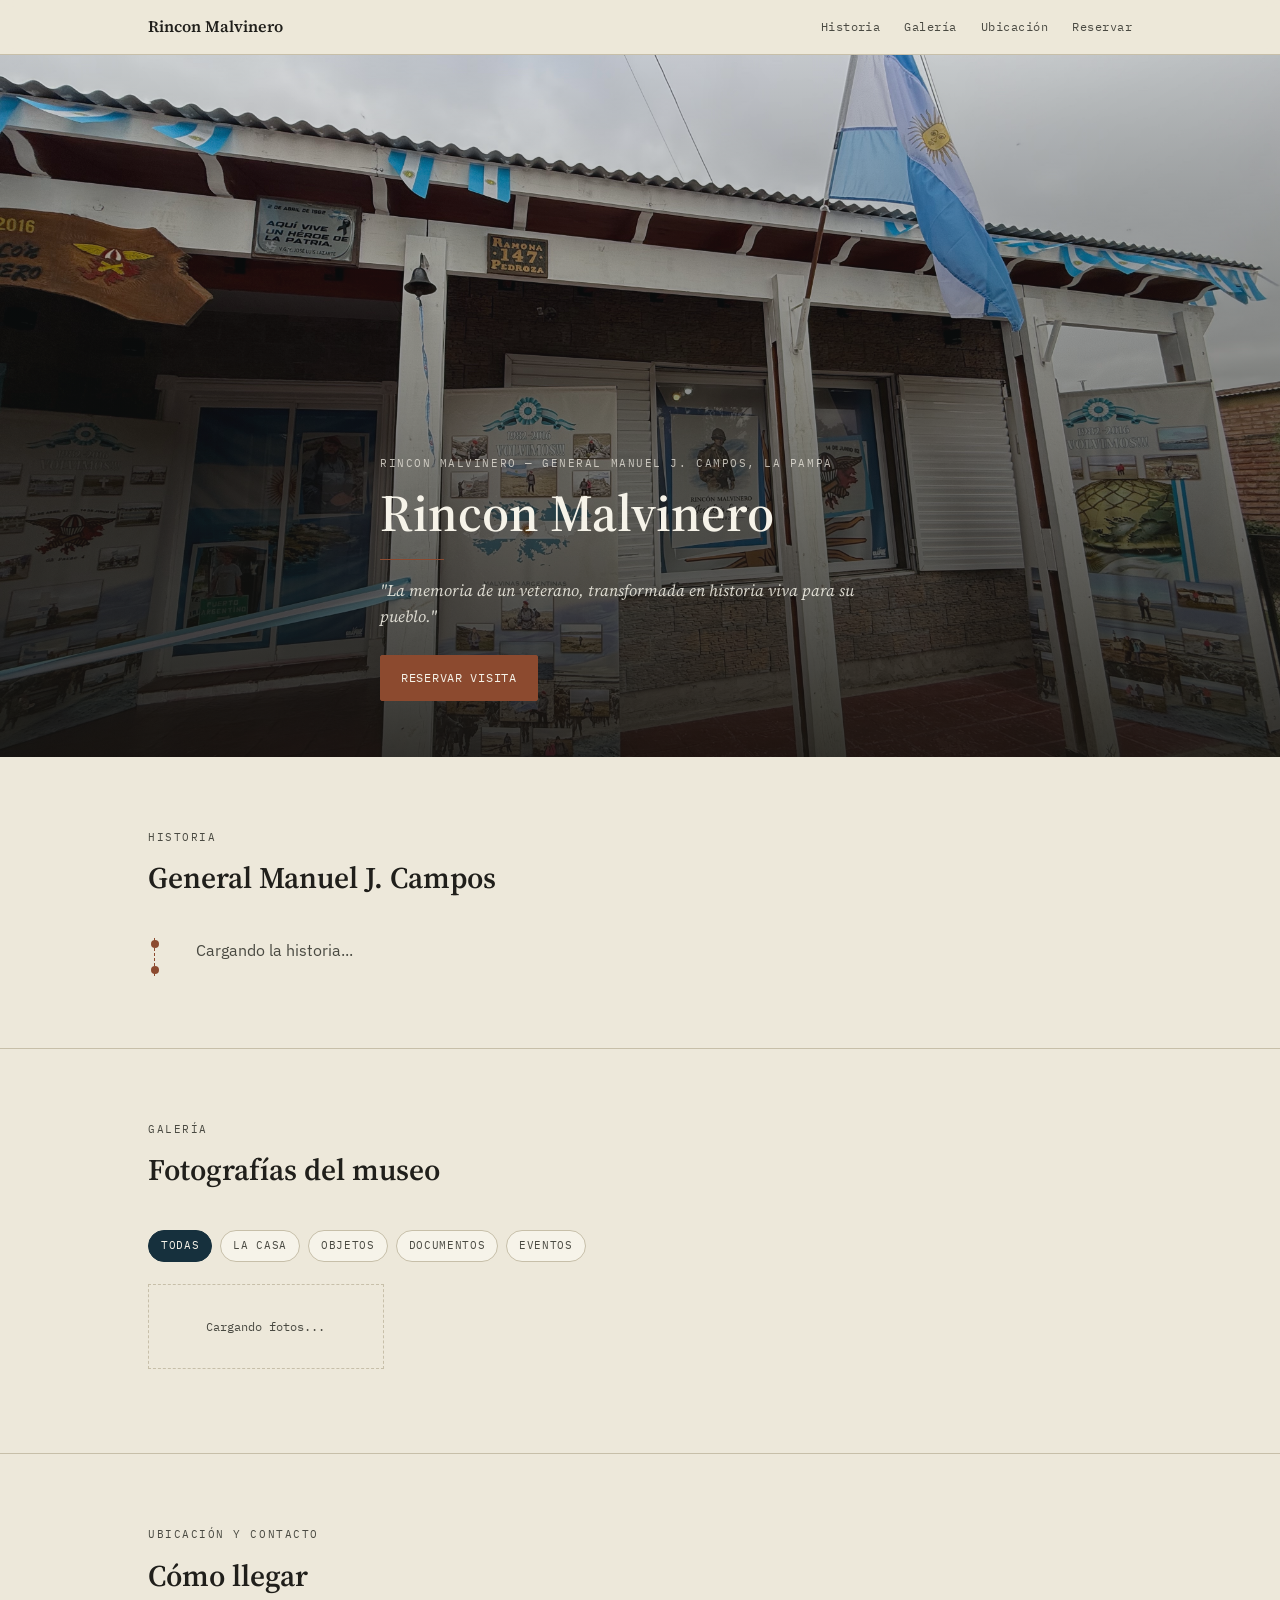
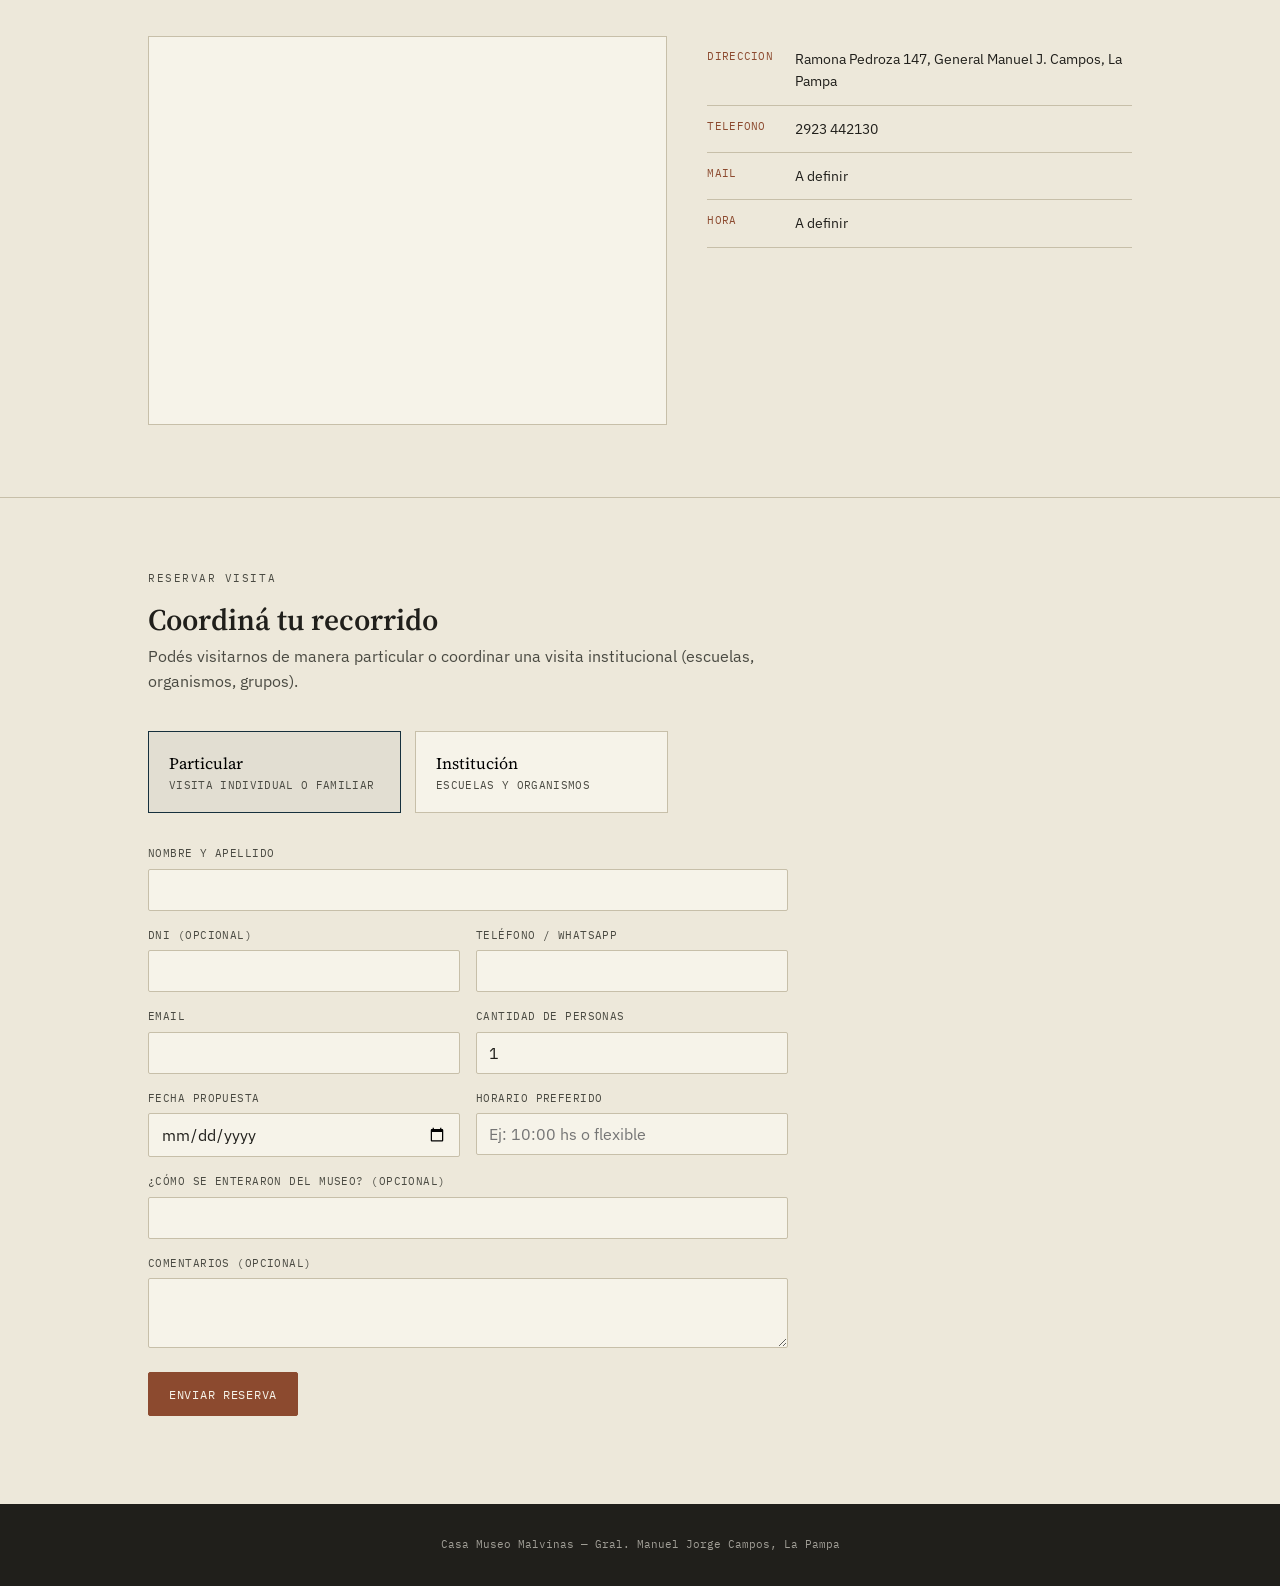
==== index.html @ 4ca68bcf "Mejora experiencia mobile: menu hamburguesa, inputs y botones tactiles" ====
<!DOCTYPE html>
<html lang="es">
<head>
<meta charset="UTF-8">
<meta name="viewport" content="width=device-width, initial-scale=1.0">
<title>Rincon Malvinero — Gral.Campos</title>
<meta name="description" content="Casa museo dedicada a la memoria de un veterano de la Guerra de Malvinas, en General Manuel Jorge Campos, La Pampa.">
<link rel="stylesheet" href="css/styles.css">
</head>
<body>

<nav class="nav">
  <div class="wrap">
    <span class="nav-brand">Rincon Malvinero</span>
    <div class="nav-links">
      <a href="#historia">Historia</a>
      <a href="#galeria">Galería</a>
      <a href="#ubicacion">Ubicación</a>
      <a href="#reservar">Reservar</a>
    </div>
  </div>
</nav>

<header class="hero" id="inicio">
  <img src="img/portada.jpg" alt="Casa Museo Malvinas" class="hero-img">
  <div class="wrap">
    <p class="eyebrow">Rincon Malvinero — General Manuel J. Campos, La Pampa</p>
    <h1>Rincon Malvinero</h1>
    <div class="horizonte"></div>
    <p class="cita" id="cita-destacada">"La memoria de un veterano, transformada en historia viva para su pueblo."</p>
    <a href="#reservar" class="btn btn-primario">Reservar visita</a>
  </div>
</header>

<section id="historia">
  <div class="wrap">
    <div class="section-head">
      <p class="eyebrow">Historia</p>
      <h2>General Manuel J. Campos</h2>
    </div>
    <div class="historia-body">
      <div class="ruta"></div>
      <div class="historia-texto" id="texto-biografia">
        <p>Cargando la historia...</p>
      </div>
    </div>
  </div>
</section>

<section id="galeria">
  <div class="wrap">
    <div class="section-head">
      <p class="eyebrow">Galería</p>
      <h2>Fotografías del museo</h2>
    </div>
    <div class="galeria-filtros" id="galeria-filtros">
      <span class="filtro activo" data-cat="todas">Todas</span>
      <span class="filtro" data-cat="casa">La casa</span>
      <span class="filtro" data-cat="objetos">Objetos</span>
      <span class="filtro" data-cat="documentos">Documentos</span>
      <span class="filtro" data-cat="eventos">Eventos</span>
    </div>
    <div class="galeria-grid" id="galeria-grid">
      <p class="galeria-vacio">Cargando fotos...</p>
    </div>
  </div>
</section>

<section id="ubicacion">
  <div class="wrap">
    <div class="section-head">
      <p class="eyebrow">Ubicación y contacto</p>
      <h2>Cómo llegar</h2>
    </div>
    <div class="ubicacion-grid">
      <div class="mapa">
        <iframe
          loading="lazy"
          referrerpolicy="no-referrer-when-downgrade"
          src="https://www.google.com/maps?q=Ramona+Pedroza+147,+General+Manuel+J.+Campos,+La+Pampa&output=embed">
        </iframe>
      </div>
      <div class="datos-contacto">
        <div><span class="icono">DIRECCION</span><span id="dato-direccion">Ramona Pedroza 147, General Manuel J. Campos, La Pampa</span></div>
        <div><span class="icono">TELEFONO</span><span id="dato-telefono">2923 442130</span></div>
        <div><span class="icono">MAIL</span><span id="dato-email">A definir</span></div>
        <div><span class="icono">HORA</span><span id="dato-horarios">A definir</span></div>
      </div>
    </div>
  </div>
</section>

<section id="reservar">
  <div class="wrap">
    <div class="section-head">
      <p class="eyebrow">Reservar visita</p>
      <h2>Coordiná tu recorrido</h2>
      <p>Podés visitarnos de manera particular o coordinar una visita institucional (escuelas, organismos, grupos).</p>
    </div>

    <div class="tipo-selector">
      <button type="button" class="tipo-card activo" data-tipo="particular">
        <div class="t-titulo">Particular</div>
        <div class="t-desc">Visita individual o familiar</div>
      </button>
      <button type="button" class="tipo-card" data-tipo="institucion">
        <div class="t-titulo">Institución</div>
        <div class="t-desc">Escuelas y organismos</div>
      </button>
    </div>

    <form class="form-reserva" id="form-reserva">
      <input type="hidden" id="tipo" value="particular">

      <div class="campo full">
        <label for="nombre" id="label-nombre">Nombre y apellido</label>
        <input type="text" id="nombre" required>
      </div>

      <div class="campo" id="campo-dni">
        <label for="dni">DNI (opcional)</label>
        <input type="text" id="dni">
      </div>

      <div class="campo oculto" id="campo-tipo-institucion">
        <label for="tipo_institucion">Tipo de institución</label>
        <select id="tipo_institucion">
          <option value="escuela_primaria">Escuela primaria</option>
          <option value="escuela_secundaria">Escuela secundaria</option>
          <option value="universidad">Universidad / terciario</option>
          <option value="organismo_publico">Organismo público</option>
          <option value="ong">ONG / asociación</option>
          <option value="otra">Otra</option>
        </select>
      </div>

      <div class="campo oculto" id="campo-contacto-nombre">
        <label for="contacto_nombre">Persona de contacto</label>
        <input type="text" id="contacto_nombre">
      </div>

      <div class="campo oculto" id="campo-contacto-cargo">
        <label for="contacto_cargo">Cargo</label>
        <input type="text" id="contacto_cargo">
      </div>

      <div class="campo">
        <label for="telefono">Teléfono / WhatsApp</label>
        <input type="tel" id="telefono" required>
      </div>

      <div class="campo">
        <label for="email">Email</label>
        <input type="email" id="email">
      </div>

      <div class="campo">
        <label for="cantidad_personas">Cantidad de personas</label>
        <input type="number" id="cantidad_personas" min="1" value="1" required>
      </div>

      <div class="campo oculto" id="campo-rango-edad">
        <label for="rango_edad">Rango de edad del grupo</label>
        <input type="text" id="rango_edad" placeholder="Ej: 10 a 12 años">
      </div>

      <div class="campo">
        <label for="fecha_propuesta">Fecha propuesta</label>
        <input type="date" id="fecha_propuesta">
      </div>

      <div class="campo">
        <label for="horario">Horario preferido</label>
        <input type="text" id="horario" placeholder="Ej: 10:00 hs o flexible">
      </div>

      <div class="campo oculto full" id="campo-objetivo">
        <label for="objetivo_visita">Objetivo de la visita</label>
        <input type="text" id="objetivo_visita" placeholder="Ej: charla educativa, recorrido guiado">
      </div>

      <div class="campo oculto full" id="campo-accesibilidad">
        <label for="accesibilidad">Necesidades especiales (accesibilidad, transporte, etc.)</label>
        <input type="text" id="accesibilidad">
      </div>

      <div class="campo full" id="campo-como-entero">
        <label for="como_se_entero">¿Cómo se enteraron del museo? (opcional)</label>
        <input type="text" id="como_se_entero">
      </div>

      <div class="campo full">
        <label for="comentarios">Comentarios (opcional)</label>
        <textarea id="comentarios"></textarea>
      </div>

      <div class="full">
        <button type="submit" class="btn btn-primario">Enviar reserva</button>
      </div>

      <div class="full" id="form-msg"></div>
    </form>
  </div>
</section>

<footer>
  <div class="wrap">Casa Museo Malvinas — Gral. Manuel Jorge Campos, La Pampa</div>
</footer>

<script type="module" src="js/main.js"></script>
</body>
</html>
---- css/styles.css ----
/* =========================================================
   Casa Museo Malvinas — Sistema de diseño
   Paleta: papel de archivo, tinta, petróleo (Atlántico Sur), oliva
   Tipografía: serif editorial (títulos) + sans documental (cuerpo)
             + mono de máquina de escribir (fechas, etiquetas, datos)
   Motivo propio: "línea de ruta" — un trazo vertical punteado que
   recorre la historia, como la huella de un recorrido/vida.
   ========================================================= */

@import url('https://fonts.googleapis.com/css2?family=Source+Serif+4:ital,wght@0,400;0,600;1,400&family=IBM+Plex+Sans:wght@400;500;600&family=IBM+Plex+Mono:wght@400;500&display=swap');

:root{
  --papel: #EDE8DA;
  --papel-alto: #F6F3E9;
  --tinta: #201F1B;
  --tinta-suave: #4A4A42;
  --petroleo: #16303D;
  --petroleo-claro: #245063;
  --oliva: #4B5320;
  --oxido: #8C4A2F;
  --linea: #C7BFA9;

  --serif: 'Source Serif 4', Georgia, serif;
  --sans: 'IBM Plex Sans', -apple-system, sans-serif;
  --mono: 'IBM Plex Mono', 'Courier New', monospace;

  --radius: 2px;
  --maxw: 1040px;
}

*{ box-sizing: border-box; }
html{ scroll-behavior: smooth; }

body{
  margin:0;
  background: var(--papel);
  color: var(--tinta);
  font-family: var(--sans);
  line-height: 1.6;
  -webkit-font-smoothing: antialiased;
}

a{ color: inherit; }
img{ max-width:100%; display:block; }

.wrap{
  max-width: var(--maxw);
  margin: 0 auto;
  padding: 0 28px;
}

.eyebrow{
  font-family: var(--mono);
  font-size: 11px;
  letter-spacing: 0.14em;
  text-transform: uppercase;
  color: var(--tinta-suave);
}

h1,h2,h3{
  font-family: var(--serif);
  font-weight: 600;
  margin: 0;
  color: var(--tinta);
}

h1{ font-size: clamp(32px, 5vw, 52px); line-height:1.08; }
h2{ font-size: clamp(22px, 3vw, 30px); }
h3{ font-size: 18px; }

p{ margin: 0 0 12px; color: var(--tinta-suave); }

/* ---------- NAV ---------- */
.nav{
  position: sticky; top:0; z-index:20;
  background: rgba(237,232,218,0.92);
  backdrop-filter: blur(6px);
  border-bottom: 1px solid var(--linea);
}
.nav .wrap{
  display:flex; align-items:center; justify-content:space-between;
  padding-top:14px; padding-bottom:14px;
}
.nav-brand{
  font-family: var(--serif); font-weight:600; font-size:16px;
}
.nav-links{ display:flex; gap:24px; font-family: var(--mono); font-size:12px; letter-spacing:0.04em; }
.nav-links a{ text-decoration:none; color: var(--tinta-suave); }
.nav-links a:hover{ color: var(--petroleo); }

/* ---------- HERO ---------- */
.hero{
  position:relative;
  min-height: 78vh;
  display:flex; align-items:flex-end;
  background: linear-gradient(180deg, rgba(22,48,61,0.15), rgba(22,48,61,0.78)), var(--tinta) center/cover;
  background-image: linear-gradient(180deg, rgba(22,48,61,0.12), rgba(20,20,17,0.86)), var(--hero-img, none);
  background-size: cover;
  background-position: center;
  color: var(--papel-alto);
}
.hero .wrap{ padding-bottom: 56px; padding-top:120px; }
.hero .eyebrow{ color: rgba(246,243,233,0.72); }
.hero h1{ color: var(--papel-alto); margin-top:10px; max-width: 720px; }
.hero .cita{
  font-family: var(--serif); font-style: italic; font-size:16px;
  color: rgba(246,243,233,0.85); max-width:520px; margin: 18px 0 26px;
}
.horizonte{
  width:64px; height:1px; background: var(--oxido); margin: 18px 0;
}
.hero{
  position:relative;
  overflow:hidden;
}
.hero-img{
  position:absolute;
  inset:0;
  width:100%;
  height:100%;
  object-fit:cover;
  z-index:0;
}
.hero::before{
  content:'';
  position:absolute;
  inset:0;
  background: linear-gradient(180deg, rgba(22,48,61,0.15), rgba(20,20,17,0.86));
  z-index:1;
}
.hero .wrap{
  position:relative;
  z-index:2;
}

/* ---------- BOTONES ---------- */
.btn{
  font-family: var(--mono); font-size:12px; letter-spacing:0.06em; text-transform:uppercase;
  display:inline-flex; align-items:center; gap:8px;
  padding: 12px 20px;
  border: 1px solid currentColor;
  border-radius: var(--radius);
  background: transparent;
  cursor:pointer;
  text-decoration:none;
  min-height:44px; 
  transition: background .15s ease, color .15s ease;
}
.btn-primario{
  background: var(--oxido); border-color: var(--oxido); color: var(--papel-alto);
}
.btn-primario:hover{ background: #723a24; }
.btn-claro{ color: var(--papel-alto); }
.btn-claro:hover{ background: rgba(246,243,233,0.12); }
.btn-oscuro{ color: var(--petroleo); }
.btn-oscuro:hover{ background: rgba(22,48,61,0.08); }

/* ---------- SECCIONES ---------- */
section{ padding: 72px 0; border-bottom: 1px solid var(--linea); }
section:last-of-type{ border-bottom:none; }

.section-head{ margin-bottom: 36px; max-width: 620px; }
.section-head .eyebrow{ margin-bottom:8px; }

/* ---------- HISTORIA (con línea de ruta) ---------- */
.historia-body{
  display:grid; grid-template-columns: 24px 1fr; gap: 0 24px;
}
.ruta{
  position:relative;
  border-left: 1px dashed var(--oxido);
  margin-left: 6px;
}
.ruta::before, .ruta::after{
  content:''; position:absolute; left:-4px; width:8px; height:8px;
  border-radius:50%; background: var(--oxido);
}
.ruta::before{ top:2px; }
.ruta::after{ bottom:2px; }
.historia-texto{ font-size:16px; color: var(--tinta-suave); max-width: 640px; }
.historia-texto p{ font-size:16px; }

/* ---------- GALERIA ---------- */
.galeria-filtros{
  display:flex; gap:8px; flex-wrap:wrap; margin-bottom:22px;
  font-family: var(--mono); font-size:11px; text-transform:uppercase; letter-spacing:0.06em;
}
.filtro{
  padding:6px 12px; border:1px solid var(--linea); border-radius: 20px;
  cursor:pointer; background: var(--papel-alto); color: var(--tinta-suave);
}
.filtro.activo{ background: var(--petroleo); color: var(--papel-alto); border-color: var(--petroleo); }

.galeria-grid{
  display:grid; grid-template-columns: repeat(auto-fill, minmax(190px,1fr)); gap:14px;
}
.foto-card{
  background: var(--papel-alto); border:1px solid var(--linea); overflow:hidden;
}
.foto-card img{ width:100%; aspect-ratio: 4/3; object-fit:cover; }
.foto-card .cap{
  font-family: var(--mono); font-size:10px; color: var(--tinta-suave);
  padding:8px 10px; text-transform:uppercase; letter-spacing:0.04em;
}
.galeria-vacio{
  font-family: var(--mono); font-size:12px; color: var(--tinta-suave);
  border:1px dashed var(--linea); padding:32px; text-align:center;
}

/* ---------- UBICACION ---------- */
.ubicacion-grid{
  display:grid; grid-template-columns: 1.1fr 0.9fr; gap:40px; align-items:start;
}
.mapa{
  border:1px solid var(--linea); background: var(--papel-alto);
  aspect-ratio: 4/3; overflow:hidden;
}
.mapa iframe{ width:100%; height:100%; border:0; filter: grayscale(0.25) contrast(1.05); }
.datos-contacto div{
  display:flex; gap:12px; padding:12px 0; border-bottom:1px solid var(--linea);
  font-size:14px;
}

.datos-contacto .icono{
  font-family: var(--mono); color: var(--oxido); width:76px; flex-shrink:0;
  white-space:nowrap; font-size:11px; letter-spacing:0.03em;
}

/* ---------- RESERVAR ---------- */
.tipo-selector{
  display:grid; grid-template-columns: 1fr 1fr; gap:14px; margin-bottom:32px;
  max-width: 520px;
}
.tipo-card{
  border:1px solid var(--linea); background: var(--papel-alto);
  padding:20px; cursor:pointer; text-align:left;
}
.tipo-card.activo{ border-color: var(--petroleo); background: rgba(22,48,61,0.05); }
.tipo-card .t-titulo{ font-family: var(--serif); font-size:16px; margin-bottom:4px; }
.tipo-card .t-desc{ font-family: var(--mono); font-size:11px; color: var(--tinta-suave); text-transform:uppercase; letter-spacing:0.03em; }

.form-reserva{
  max-width: 640px;
  display:grid; grid-template-columns: 1fr 1fr; gap:16px;
}
.form-reserva .full{ grid-column: 1 / -1; }
.campo label{
  display:block; font-family: var(--mono); font-size:11px; text-transform:uppercase;
  letter-spacing:0.04em; color: var(--tinta-suave); margin-bottom:6px;
}
.campo input, .campo select, .campo textarea{
  width:100%; font-family: var(--sans); font-size:16px;
  padding:10px 12px; border:1px solid var(--linea); background: var(--papel-alto);
  border-radius: var(--radius); color: var(--tinta);
}
.campo textarea{ resize: vertical; min-height:70px; }
.campo input:focus, .campo select:focus, .campo textarea:focus{
  outline:none; border-color: var(--petroleo);
}
.oculto{ display:none !important; }

.form-msg{
  font-family: var(--mono); font-size:12px; margin-top:14px; padding:10px 14px;
  border-radius: var(--radius);
}
.form-msg.ok{ background: rgba(75,83,32,0.12); color: var(--oliva); border:1px solid var(--oliva); }
.form-msg.error{ background: rgba(140,74,47,0.1); color: var(--oxido); border:1px solid var(--oxido); }

/* ---------- FOOTER ---------- */
footer{
  padding: 32px 0; background: var(--tinta); color: rgba(246,243,233,0.6);
  font-family: var(--mono); font-size:11px; text-align:center;
}

/* ---------- RESPONSIVE ---------- */
@media (max-width: 720px){
  .ubicacion-grid{ grid-template-columns: 1fr; }
  .form-reserva{ grid-template-columns: 1fr; }
  .hero{ min-height: 60vh; }
  .hero .wrap{ padding-top:90px; }
}

/* ---------- FOCUS VISIBLE ---------- */
a:focus-visible, button:focus-visible, input:focus-visible, select:focus-visible, textarea:focus-visible{
  outline: 2px solid var(--petroleo-claro);
  outline-offset: 2px;
}

@media (prefers-reduced-motion: reduce){
  html{ scroll-behavior:auto; }
  *{ transition:none !important; }
}
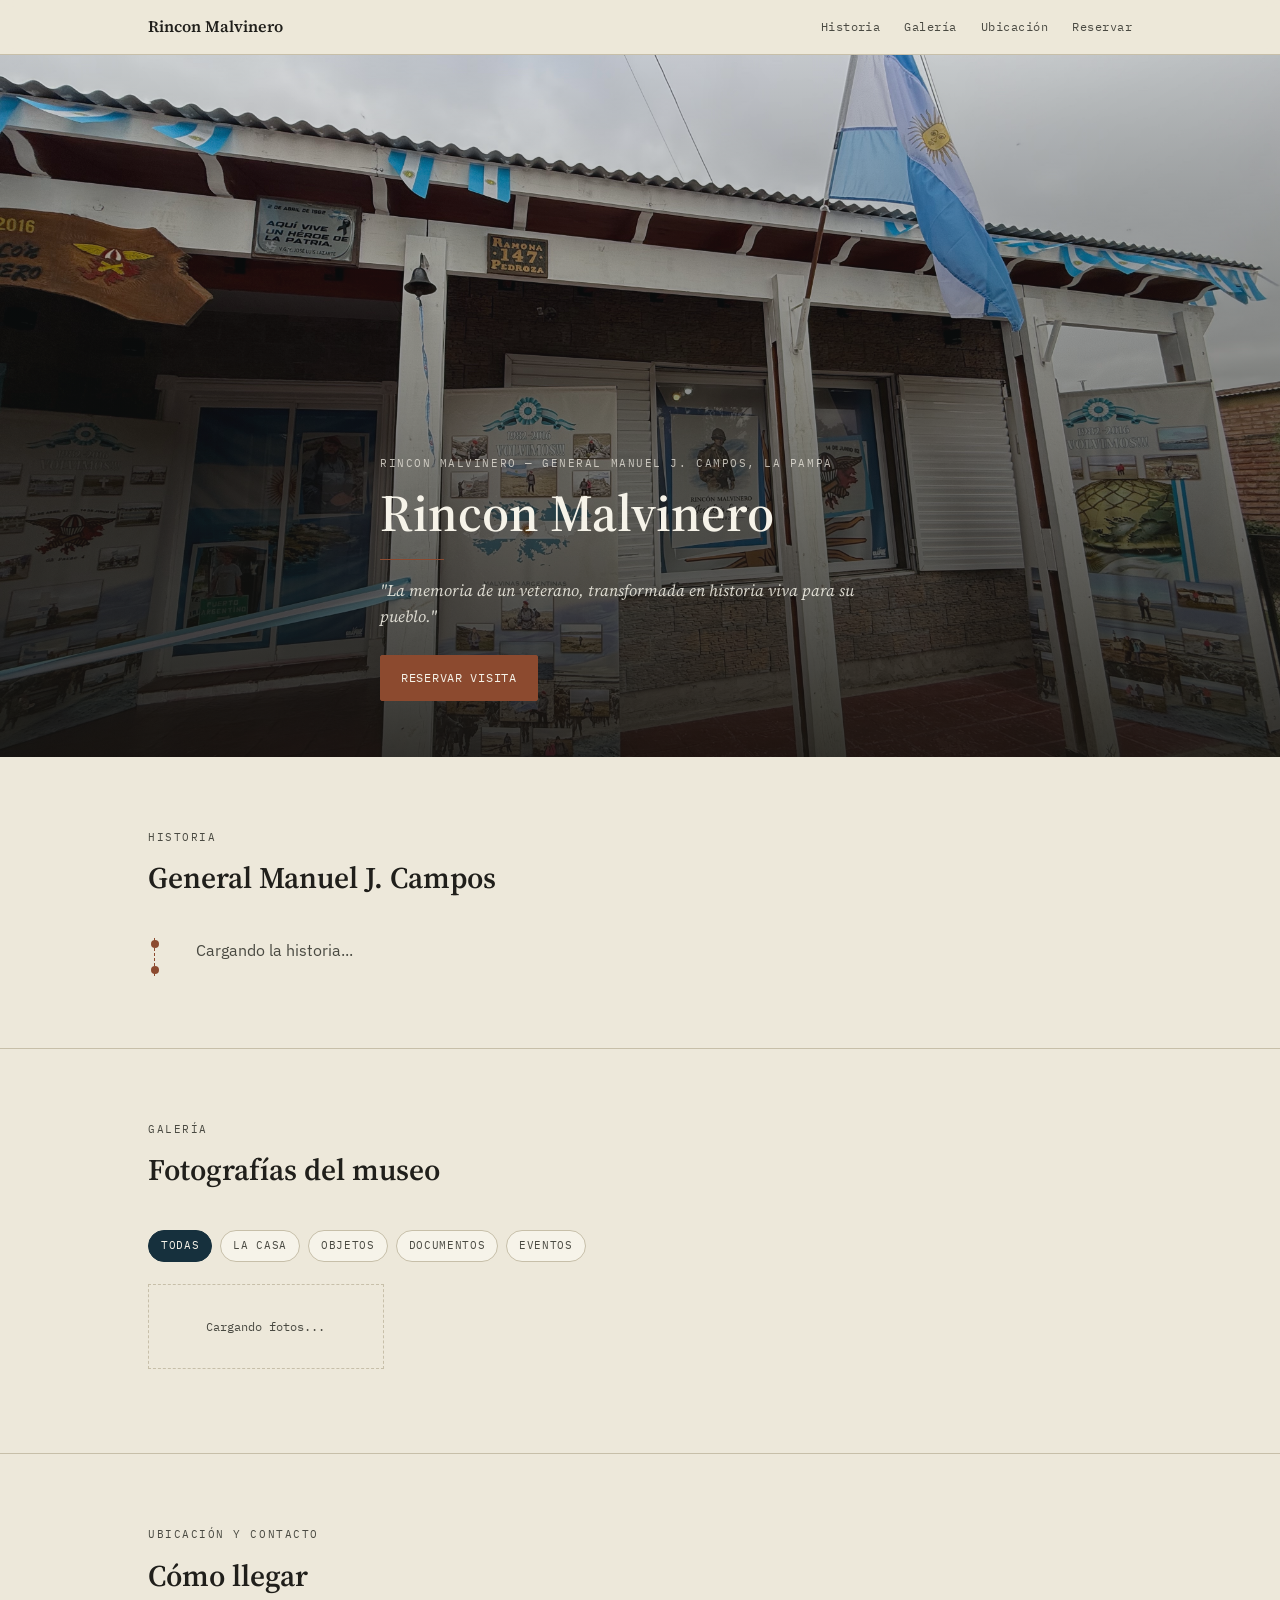
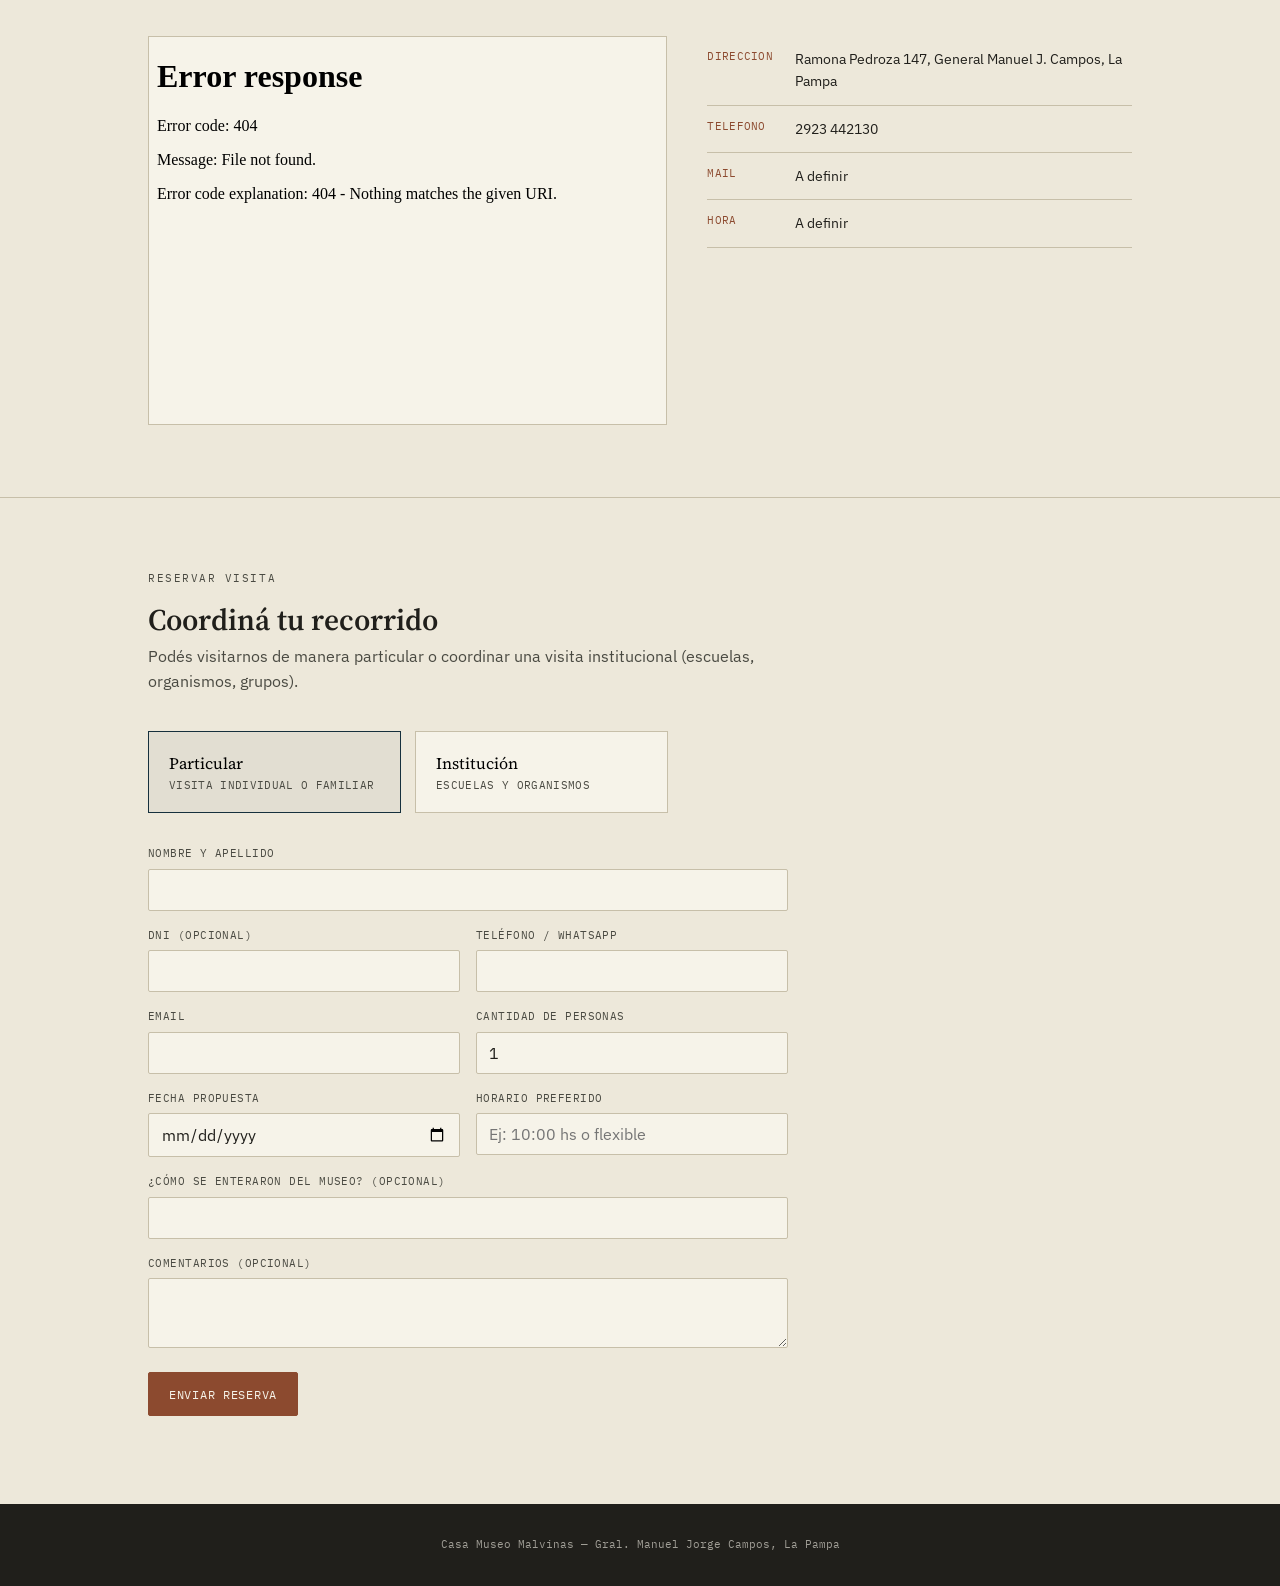
==== commit 80c7a0ba: "Corrige URL del mapa embebido" ====
--- a/index.html
+++ b/index.html
@@ -77,7 +77,7 @@
         <iframe
           loading="lazy"
           referrerpolicy="no-referrer-when-downgrade"
-          src="https://www.google.com/maps?q=Ramona+Pedroza+147,+General+Manuel+J.+Campos,+La+Pampa&output=embed">
+          src="src="https://www.google.com/maps?q=Ramona+Pedroza+147+General+Manuel+J+Campos+La+Pampa+Argentina&output=embed"">
         </iframe>
       </div>
       <div class="datos-contacto">
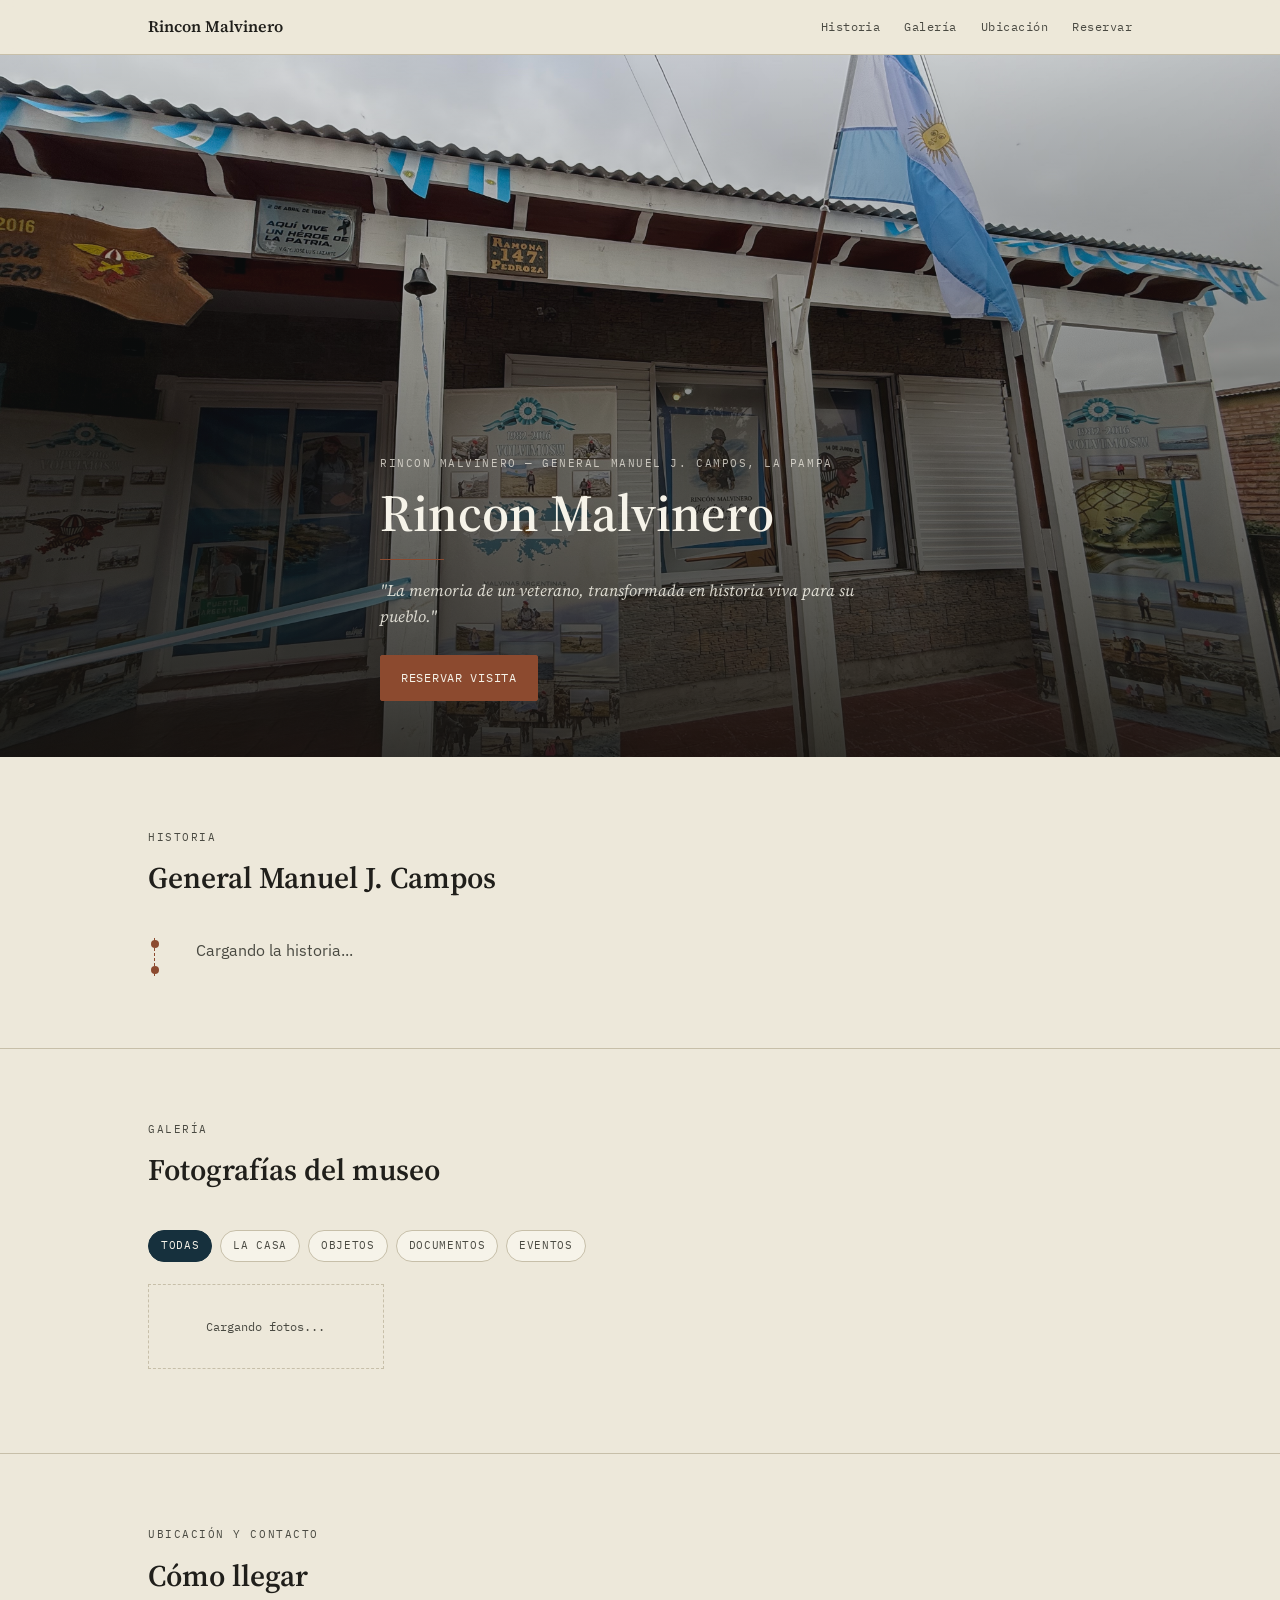
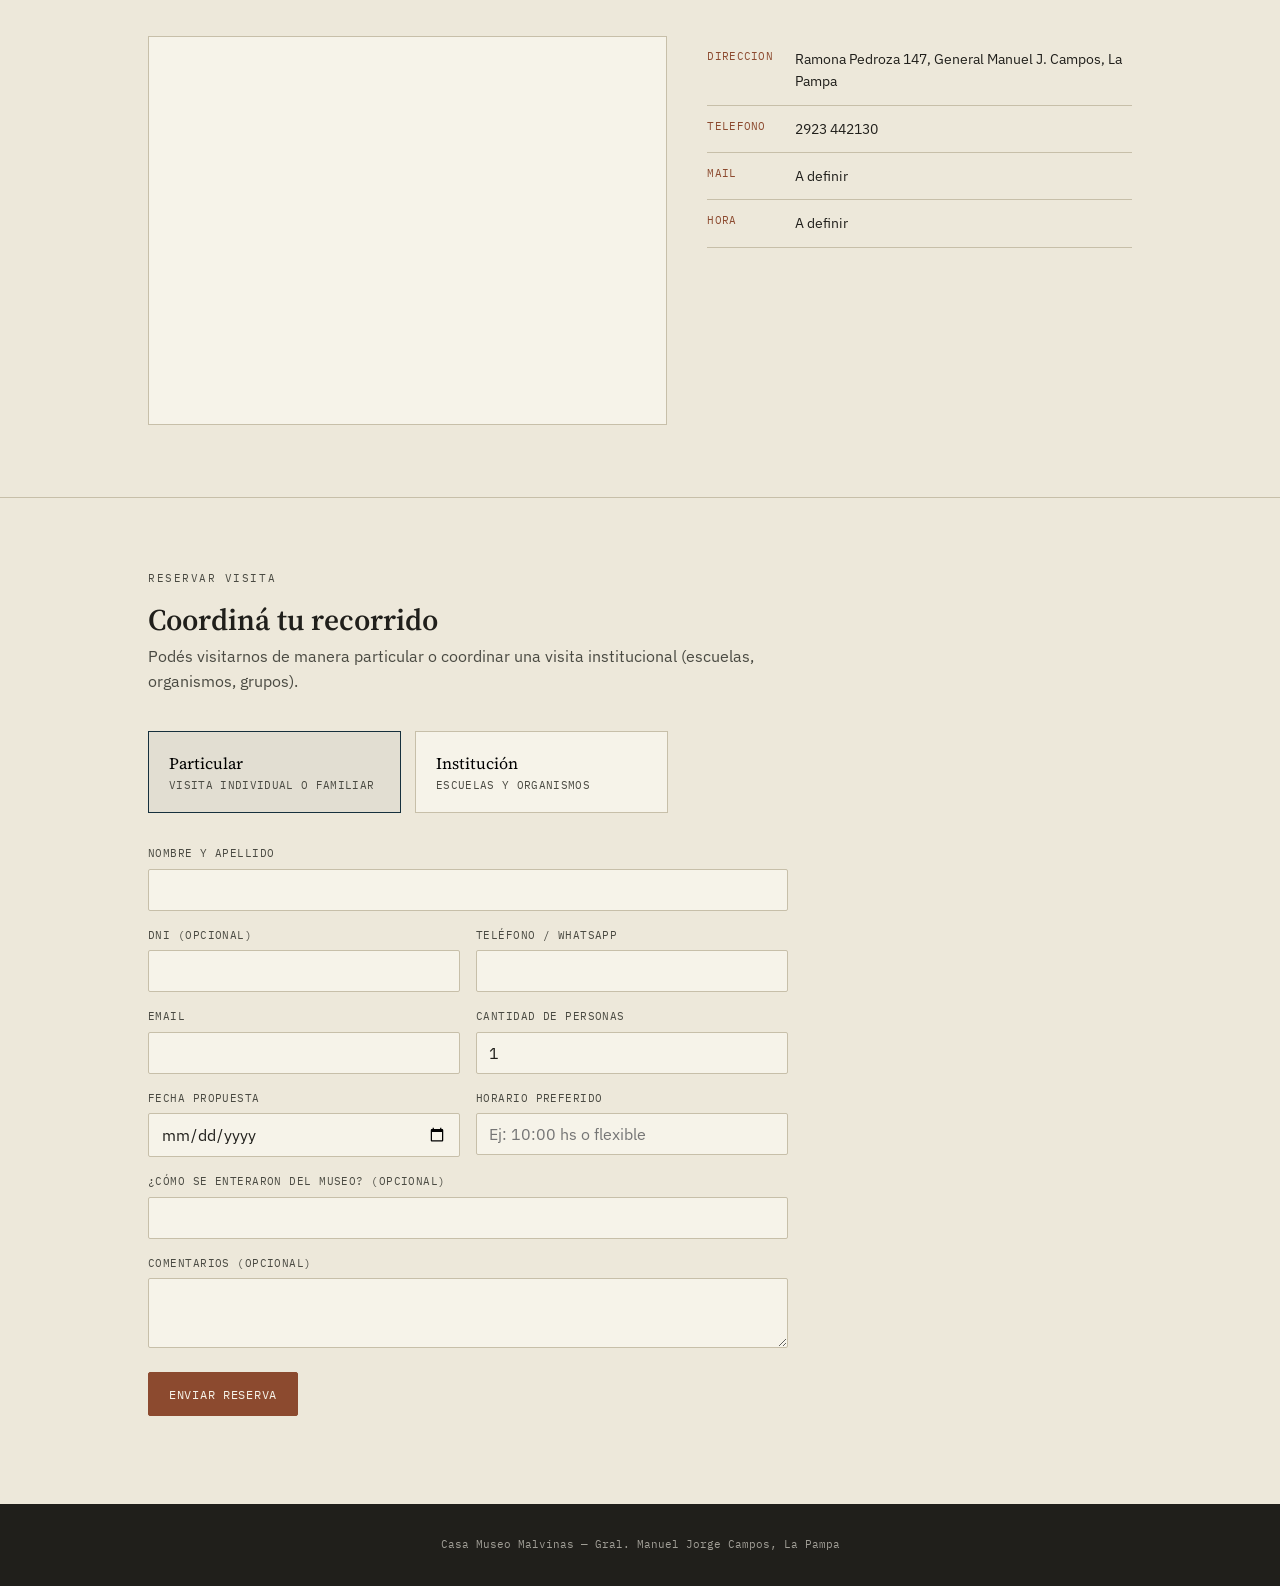
==== commit e5bfd77e: "Corrige URL del mapa embebido" ====
--- a/index.html
+++ b/index.html
@@ -77,7 +77,7 @@
         <iframe
           loading="lazy"
           referrerpolicy="no-referrer-when-downgrade"
-          src="src="https://www.google.com/maps?q=Ramona+Pedroza+147+General+Manuel+J+Campos+La+Pampa+Argentina&output=embed"">
+          src="https://www.google.com/maps/embed?pb=!1m18!1m12!1m3!1d822.6769014049229!2d-63.58877931852588!3d-37.45684538429836!2m3!1f0!2f0!3f0!3m2!1i1024!2i768!4f13.1!3m3!1m2!1s0x95e85300067e4f2b%3A0xdebf45736e7246d8!2sRincon%20Malvinero%20(Museo)!5e1!3m2!1ses!2sar!4v1785623435754!5m2!1ses!2sar">
         </iframe>
       </div>
       <div class="datos-contacto">
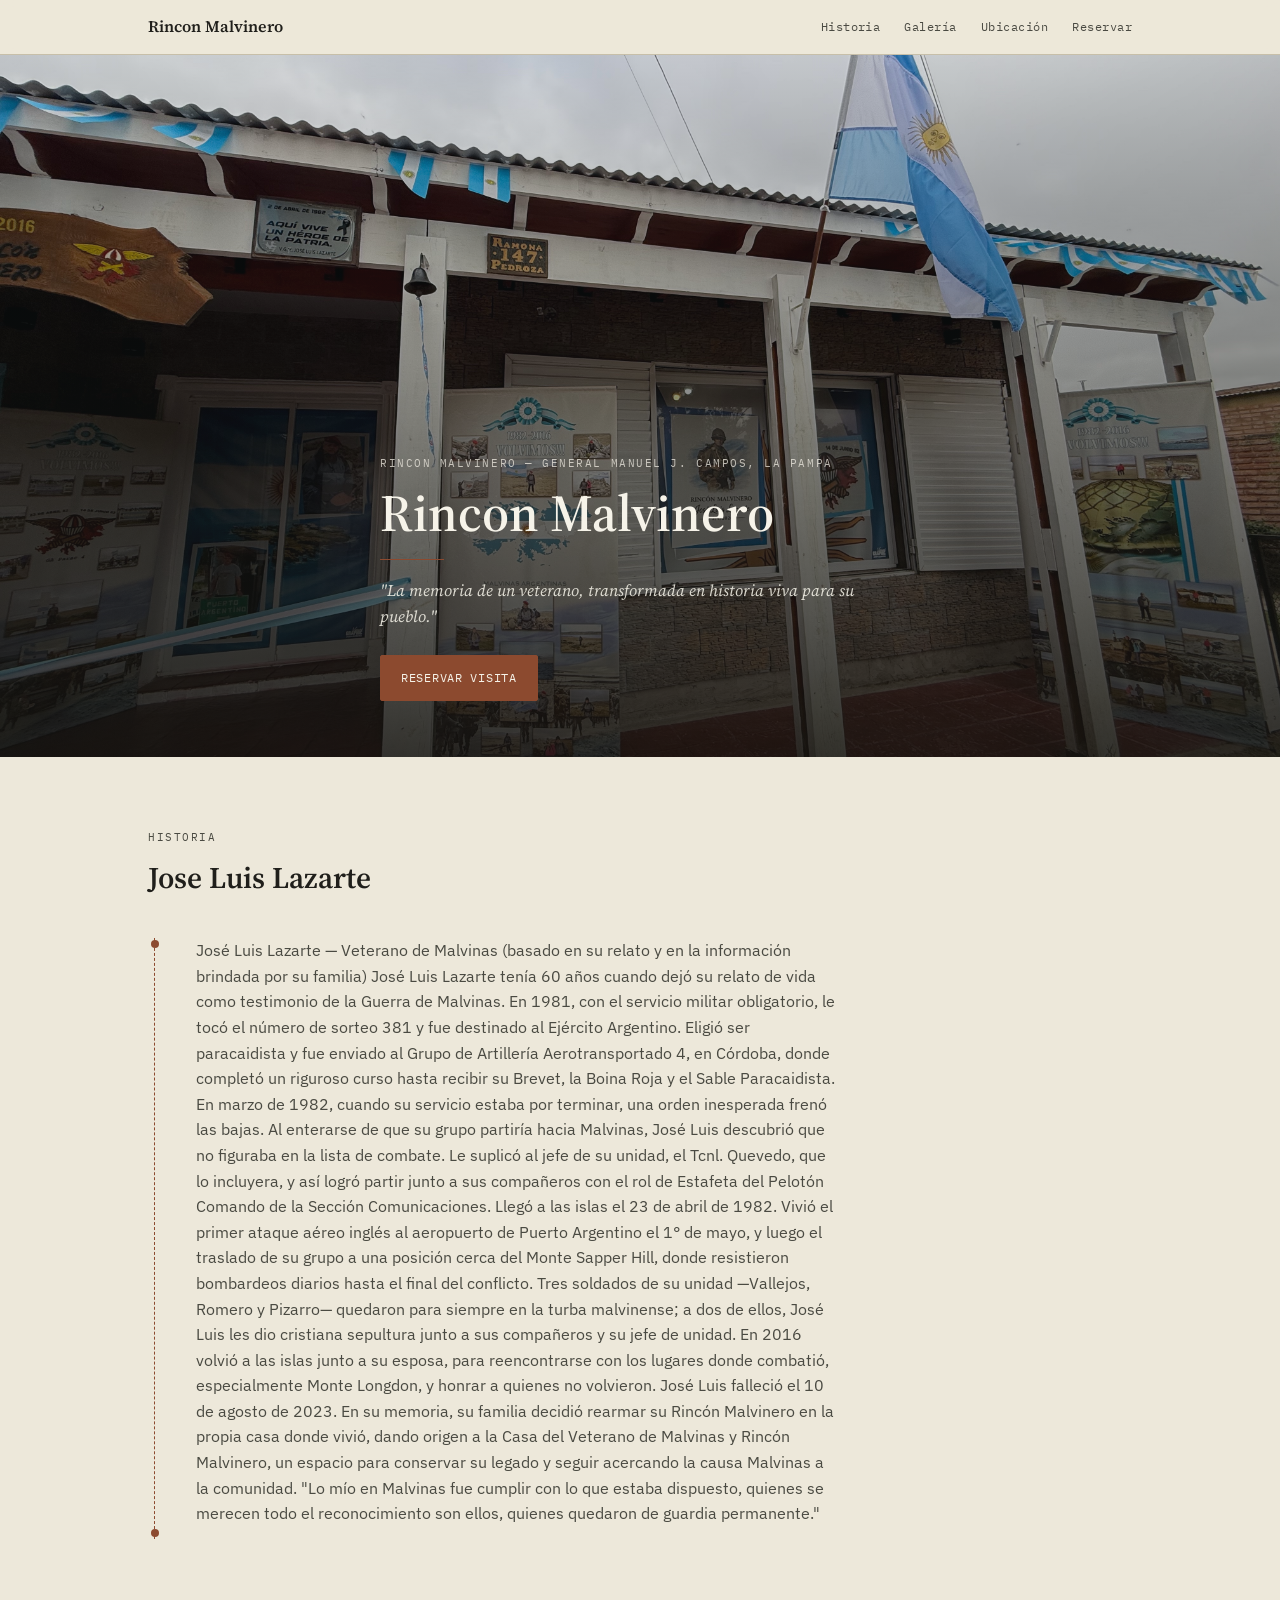
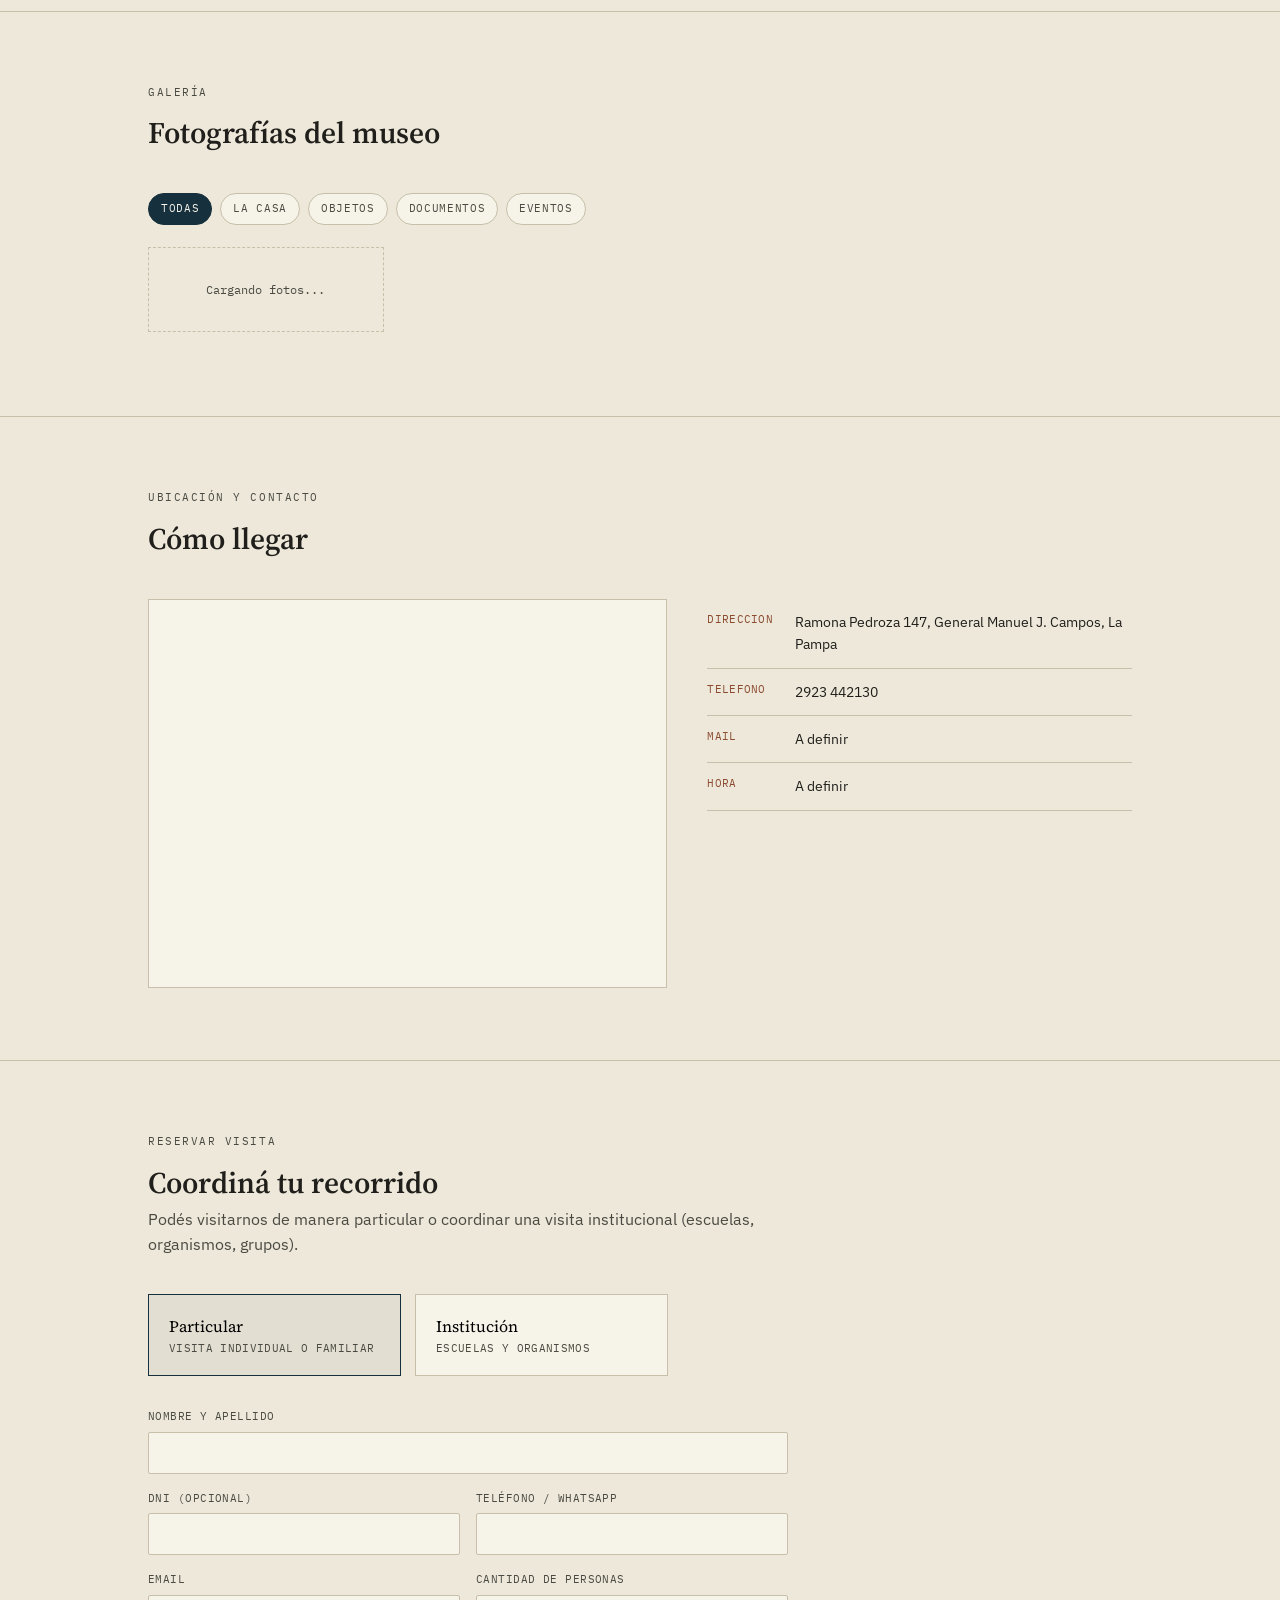
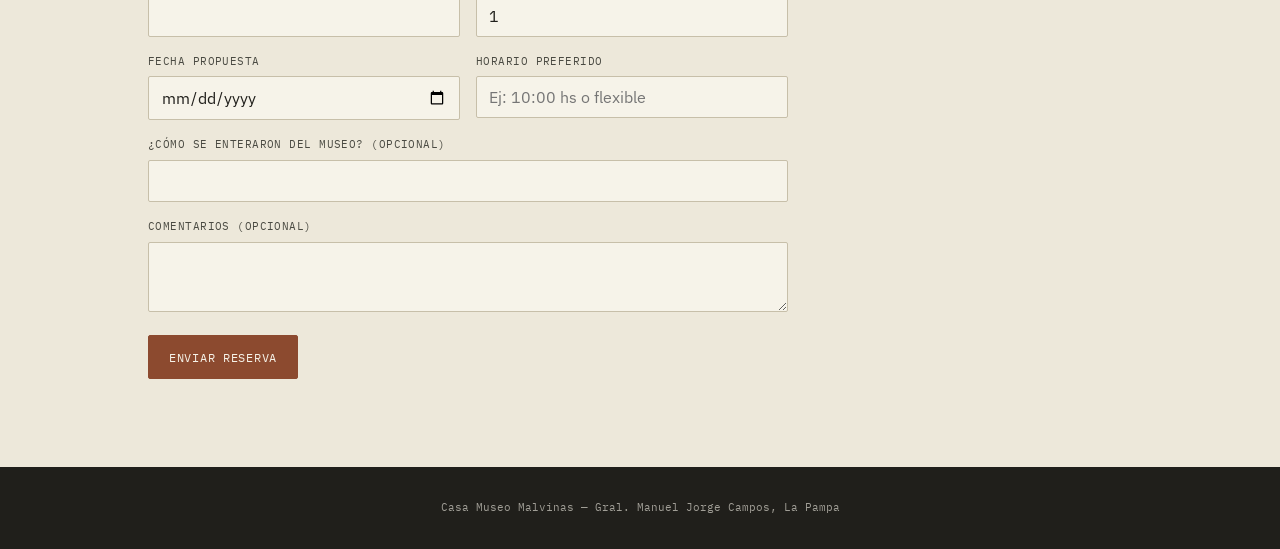
==== commit ea11d8e0: "Biografia/Nombre" ====
--- a/index.html
+++ b/index.html
@@ -36,12 +36,25 @@
   <div class="wrap">
     <div class="section-head">
       <p class="eyebrow">Historia</p>
-      <h2>General Manuel J. Campos</h2>
+      <h2>Jose Luis Lazarte</h2>
     </div>
     <div class="historia-body">
       <div class="ruta"></div>
       <div class="historia-texto" id="texto-biografia">
-        <p>Cargando la historia...</p>
+        <p>José Luis Lazarte — Veterano de Malvinas
+          (basado en su relato y en la información brindada por su familia)
+          
+          José Luis Lazarte tenía 60 años cuando dejó su relato de vida como testimonio de la Guerra de Malvinas. En 1981, con el servicio militar obligatorio, le tocó el número de sorteo 381 y fue destinado al Ejército Argentino. Eligió ser paracaidista y fue enviado al Grupo de Artillería Aerotransportado 4, en Córdoba, donde completó un riguroso curso hasta recibir su Brevet, la Boina Roja y el Sable Paracaidista.
+          
+          En marzo de 1982, cuando su servicio estaba por terminar, una orden inesperada frenó las bajas. Al enterarse de que su grupo partiría hacia Malvinas, José Luis descubrió que no figuraba en la lista de combate. Le suplicó al jefe de su unidad, el Tcnl. Quevedo, que lo incluyera, y así logró partir junto a sus compañeros con el rol de Estafeta del Pelotón Comando de la Sección Comunicaciones.
+          
+          Llegó a las islas el 23 de abril de 1982. Vivió el primer ataque aéreo inglés al aeropuerto de Puerto Argentino el 1° de mayo, y luego el traslado de su grupo a una posición cerca del Monte Sapper Hill, donde resistieron bombardeos diarios hasta el final del conflicto. Tres soldados de su unidad —Vallejos, Romero y Pizarro— quedaron para siempre en la turba malvinense; a dos de ellos, José Luis les dio cristiana sepultura junto a sus compañeros y su jefe de unidad.
+          
+          En 2016 volvió a las islas junto a su esposa, para reencontrarse con los lugares donde combatió, especialmente Monte Longdon, y honrar a quienes no volvieron.
+          
+          José Luis falleció el 10 de agosto de 2023. En su memoria, su familia decidió rearmar su Rincón Malvinero en la propia casa donde vivió, dando origen a la Casa del Veterano de Malvinas y Rincón Malvinero, un espacio para conservar su legado y seguir acercando la causa Malvinas a la comunidad.
+          
+          "Lo mío en Malvinas fue cumplir con lo que estaba dispuesto, quienes se merecen todo el reconocimiento son ellos, quienes quedaron de guardia permanente."</p>
       </div>
     </div>
   </div>
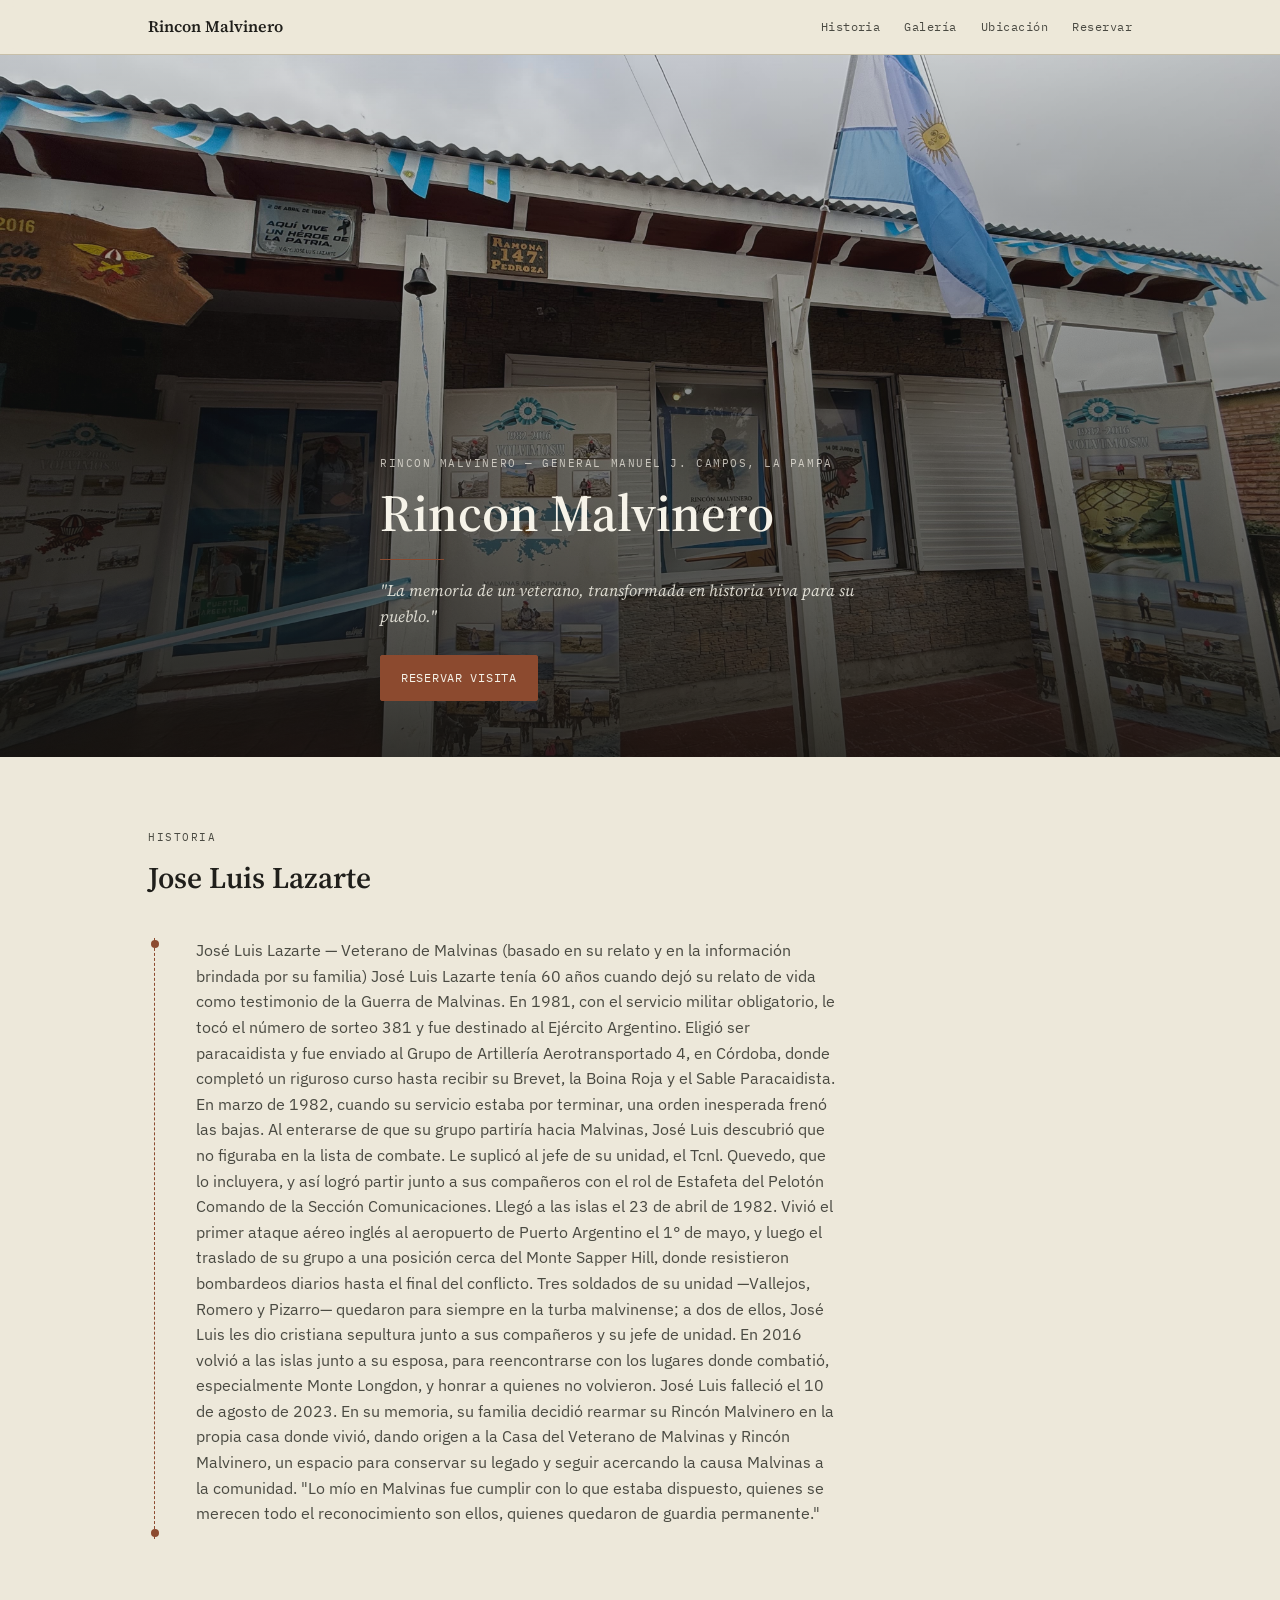
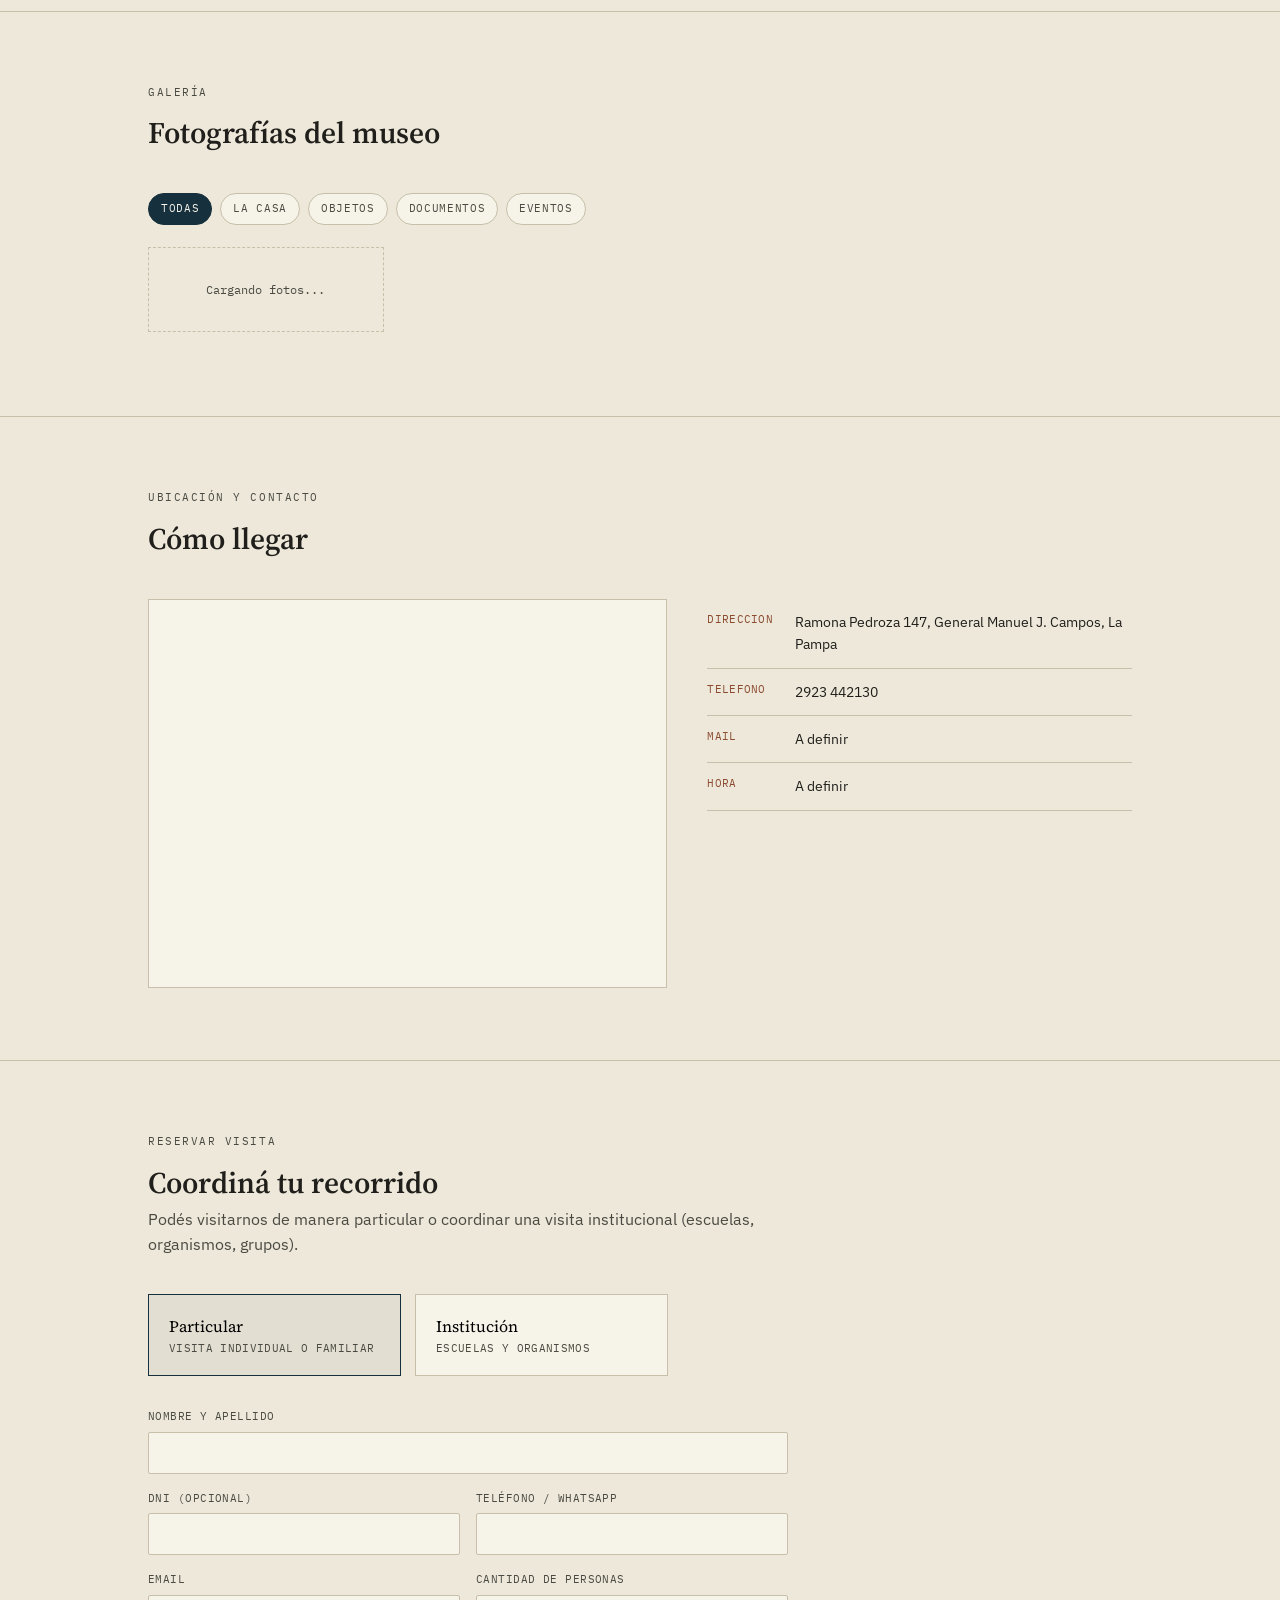
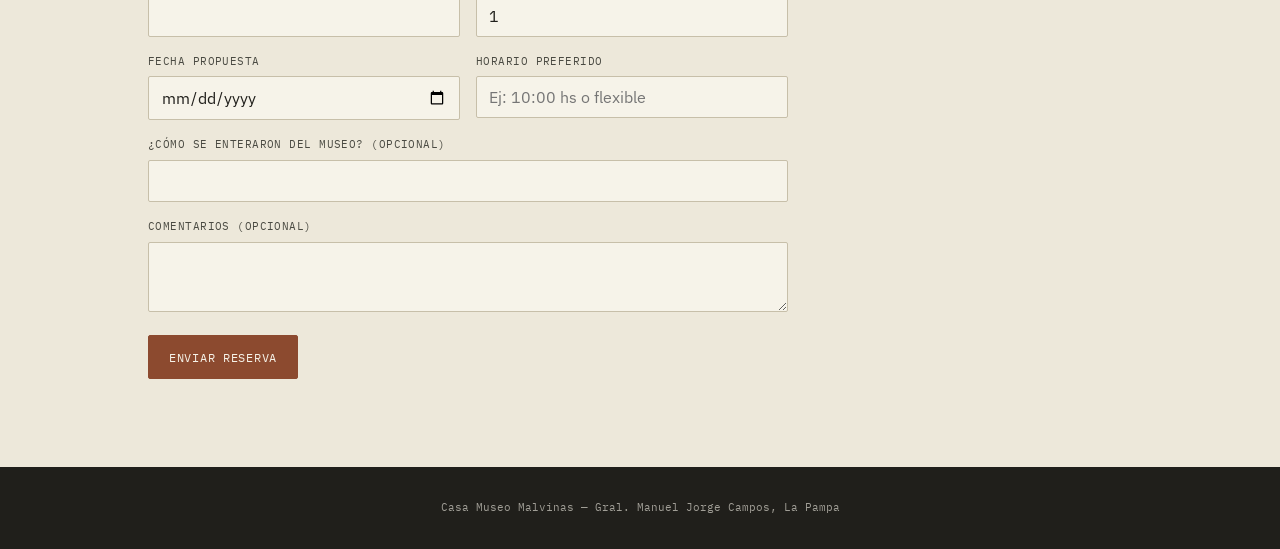
==== commit 2d76788b: "Agrega lightbox para ampliar fotos al hacer click" ====
--- a/index.html
+++ b/index.html
@@ -216,6 +216,12 @@
   </div>
 </section>
 
+<div class="lightbox" id="lightbox">
+  <button class="lightbox-cerrar" id="lightbox-cerrar" aria-label="Cerrar">✕</button>
+  <img src="" alt="" id="lightbox-img">
+  <p id="lightbox-cap"></p>
+</div>
+
 <footer>
   <div class="wrap">Casa Museo Malvinas — Gral. Manuel Jorge Campos, La Pampa</div>
 </footer>
--- a/css/styles.css
+++ b/css/styles.css
@@ -290,3 +290,32 @@
   html{ scroll-behavior:auto; }
   *{ transition:none !important; }
 }
+
+.lightbox{
+  display:none;
+  position:fixed; inset:0; z-index:100;
+  background: rgba(15,15,13,0.94);
+  align-items:center; justify-content:center;
+  flex-direction:column; gap:16px;
+  padding: 40px 20px;
+  cursor: zoom-out;
+}
+.lightbox.abierto{ display:flex; }
+.lightbox img{
+  max-width: 92vw; max-height: 82vh;
+  object-fit: contain;
+  border: 1px solid rgba(246,243,233,0.15);
+  cursor: default;
+}
+.lightbox p{
+  font-family: var(--mono); font-size:12px; letter-spacing:0.04em;
+  color: rgba(246,243,233,0.75); text-transform:uppercase; margin:0;
+}
+.lightbox-cerrar{
+  position:absolute; top:20px; right:24px;
+  background:none; border:1px solid rgba(246,243,233,0.4);
+  color: var(--papel-alto); font-size:16px;
+  width:40px; height:40px; border-radius:50%;
+  cursor:pointer;
+}
+.foto-card{ cursor: zoom-in; }
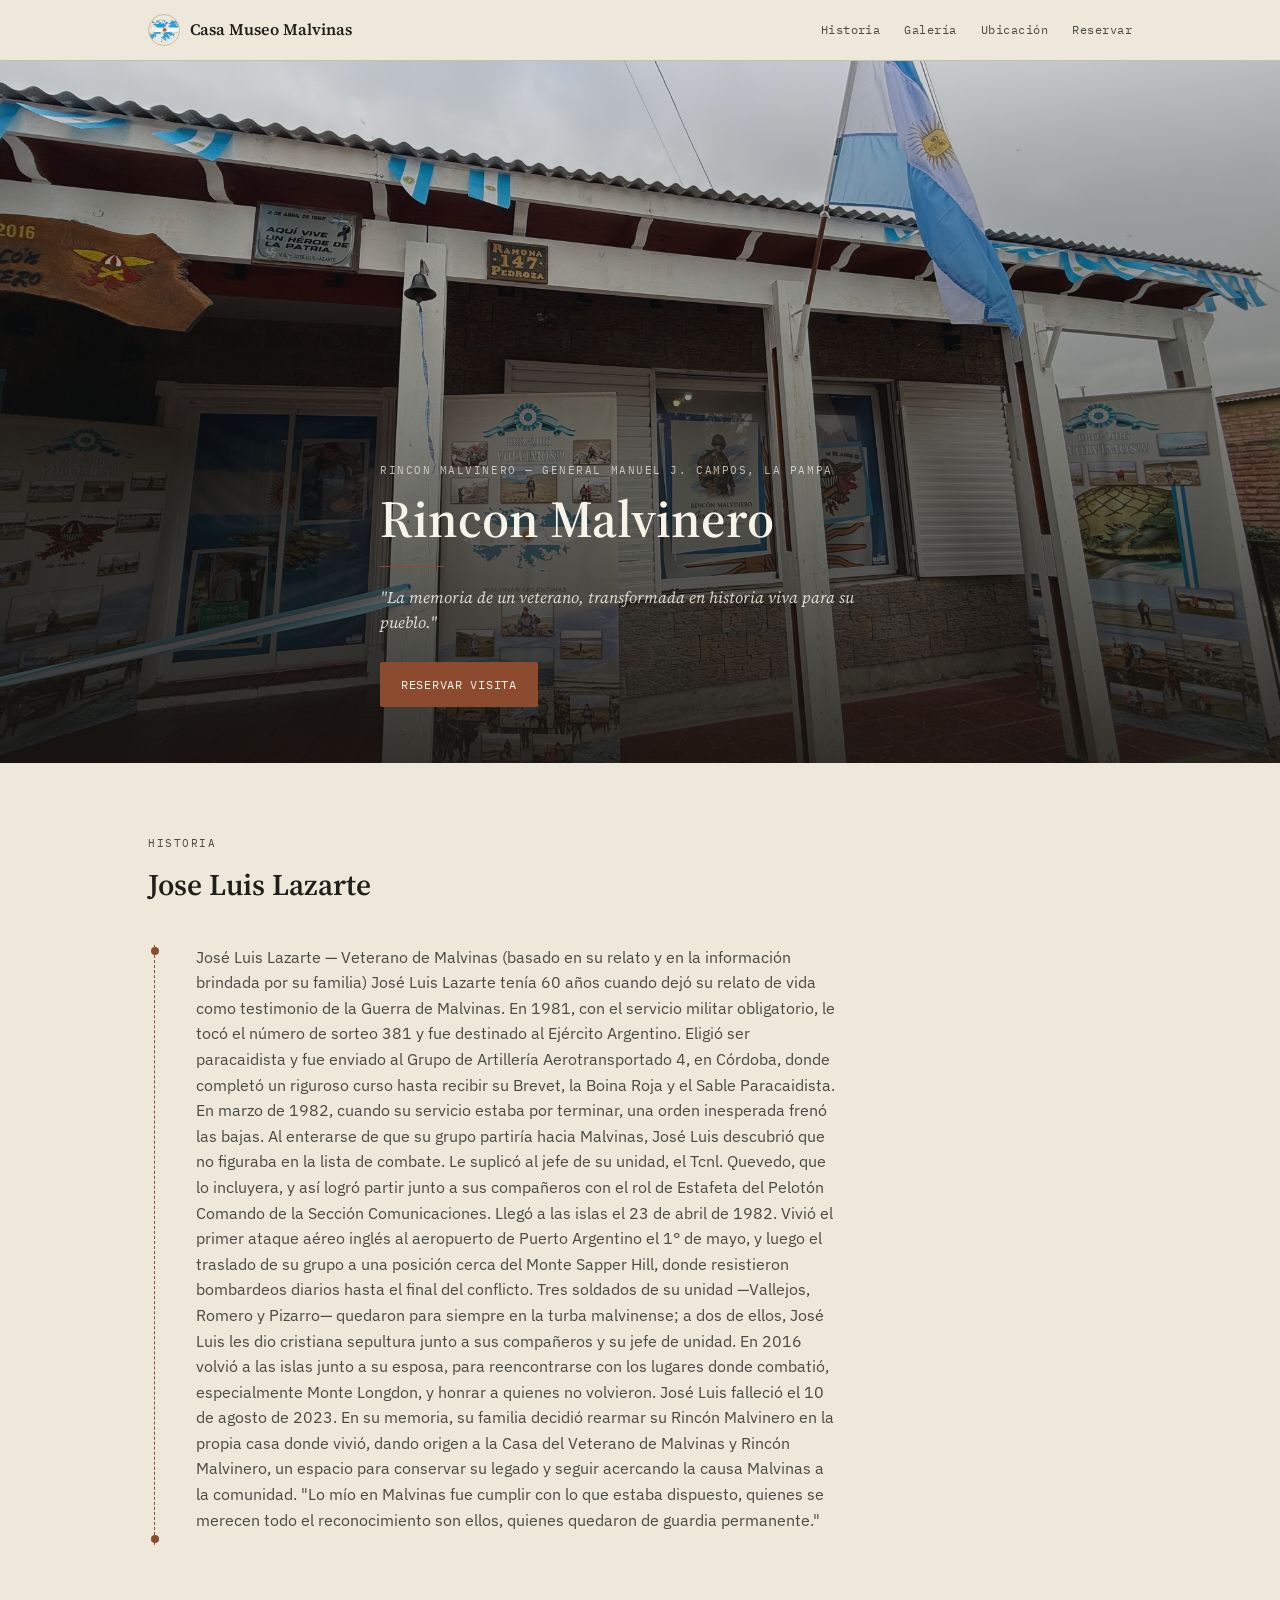
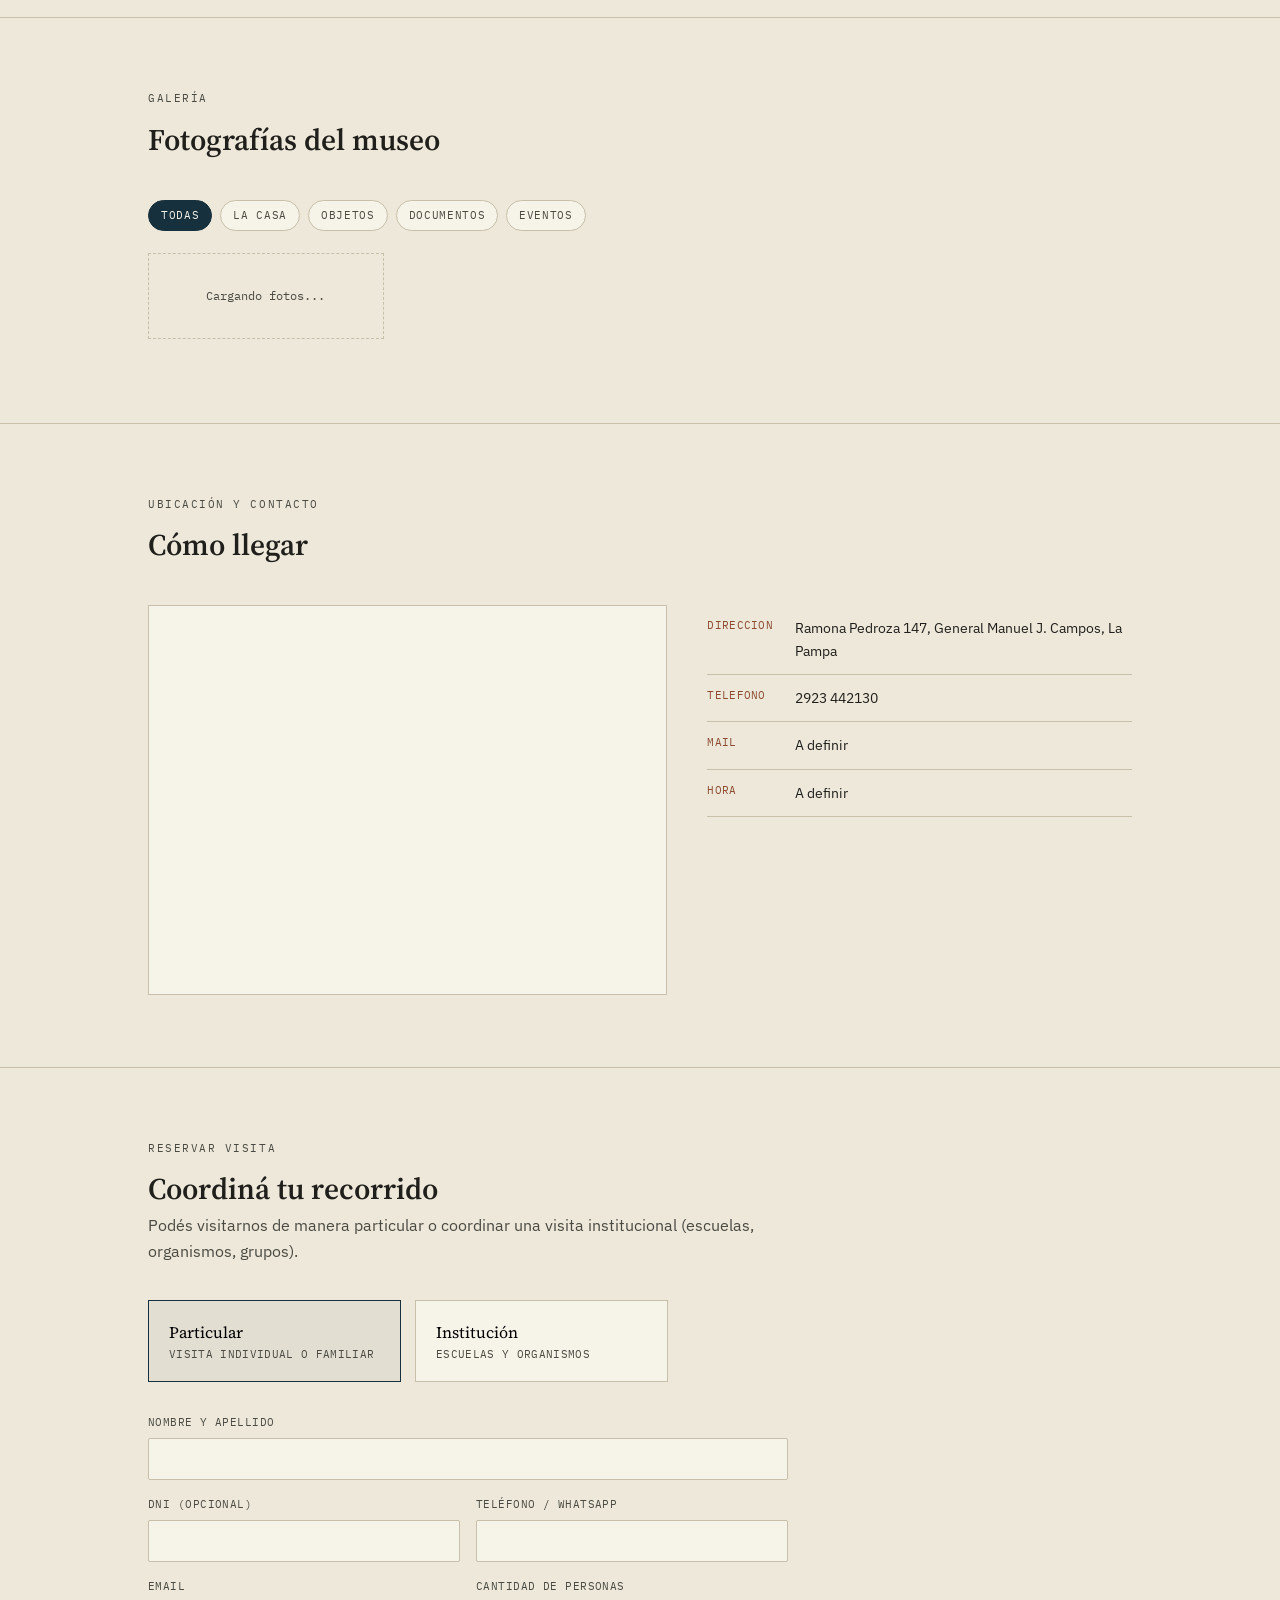
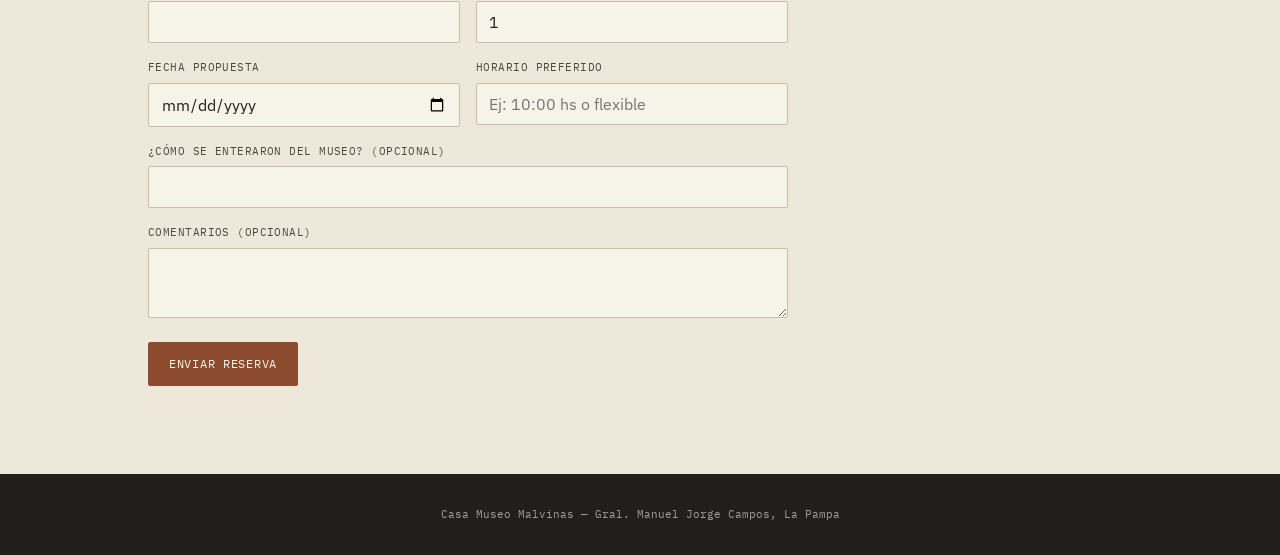
==== commit 108a979a: "logo islas" ====
--- a/index.html
+++ b/index.html
@@ -11,7 +11,7 @@
 
 <nav class="nav">
   <div class="wrap">
-    <span class="nav-brand">Rincon Malvinero</span>
+    <span class="nav-brand"><img src="img/malvinas-nav.jpg" alt="" class="nav-logo">Casa Museo Malvinas</span>
     <div class="nav-links">
       <a href="#historia">Historia</a>
       <a href="#galeria">Galería</a>
--- a/css/styles.css
+++ b/css/styles.css
@@ -83,10 +83,18 @@
 }
 .nav-brand{
   font-family: var(--serif); font-weight:600; font-size:16px;
+  display:flex; align-items:center; gap:10px;
 }
 .nav-links{ display:flex; gap:24px; font-family: var(--mono); font-size:12px; letter-spacing:0.04em; }
 .nav-links a{ text-decoration:none; color: var(--tinta-suave); }
 .nav-links a:hover{ color: var(--petroleo); }
+.nav-logo{
+  width: 32px;
+  height: 32px;
+  object-fit: cover;
+  border-radius: 50%;
+  border: 1px solid var(--linea);
+}
 
 /* ---------- HERO ---------- */
 .hero{
